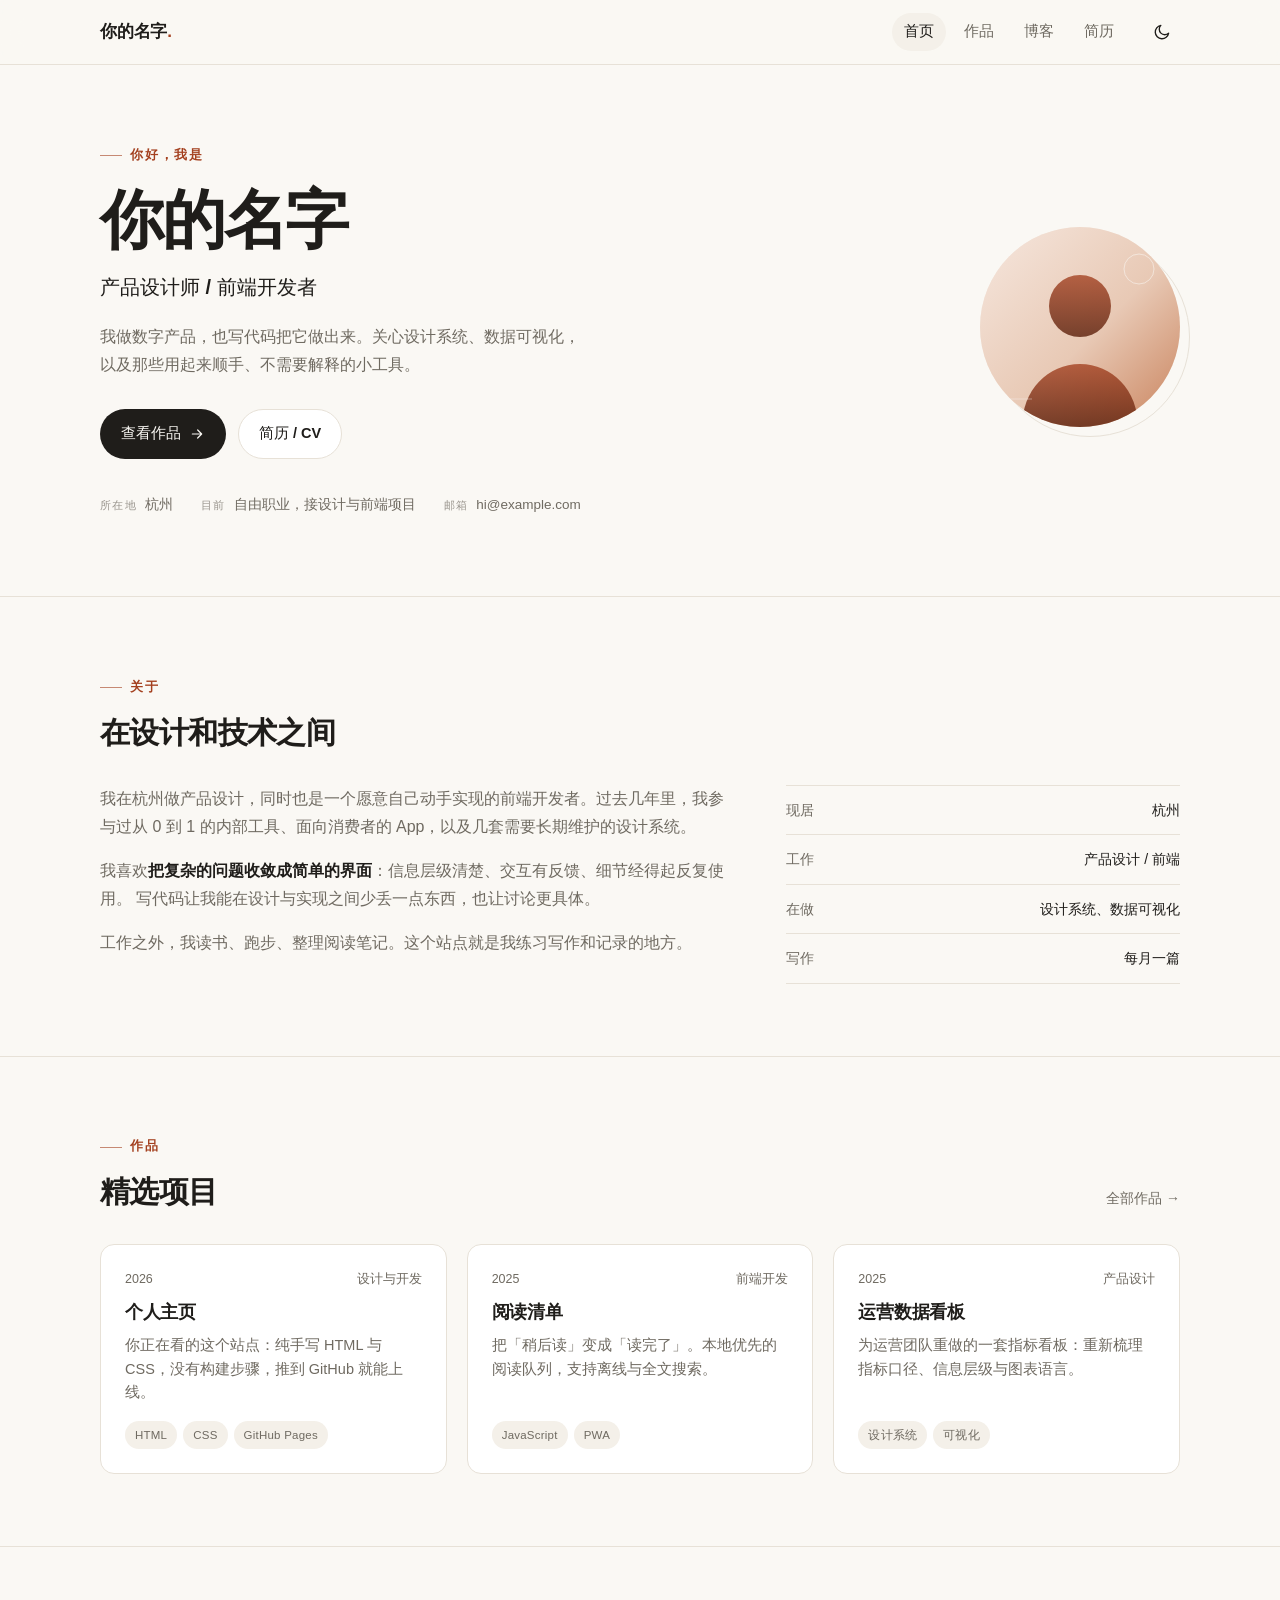
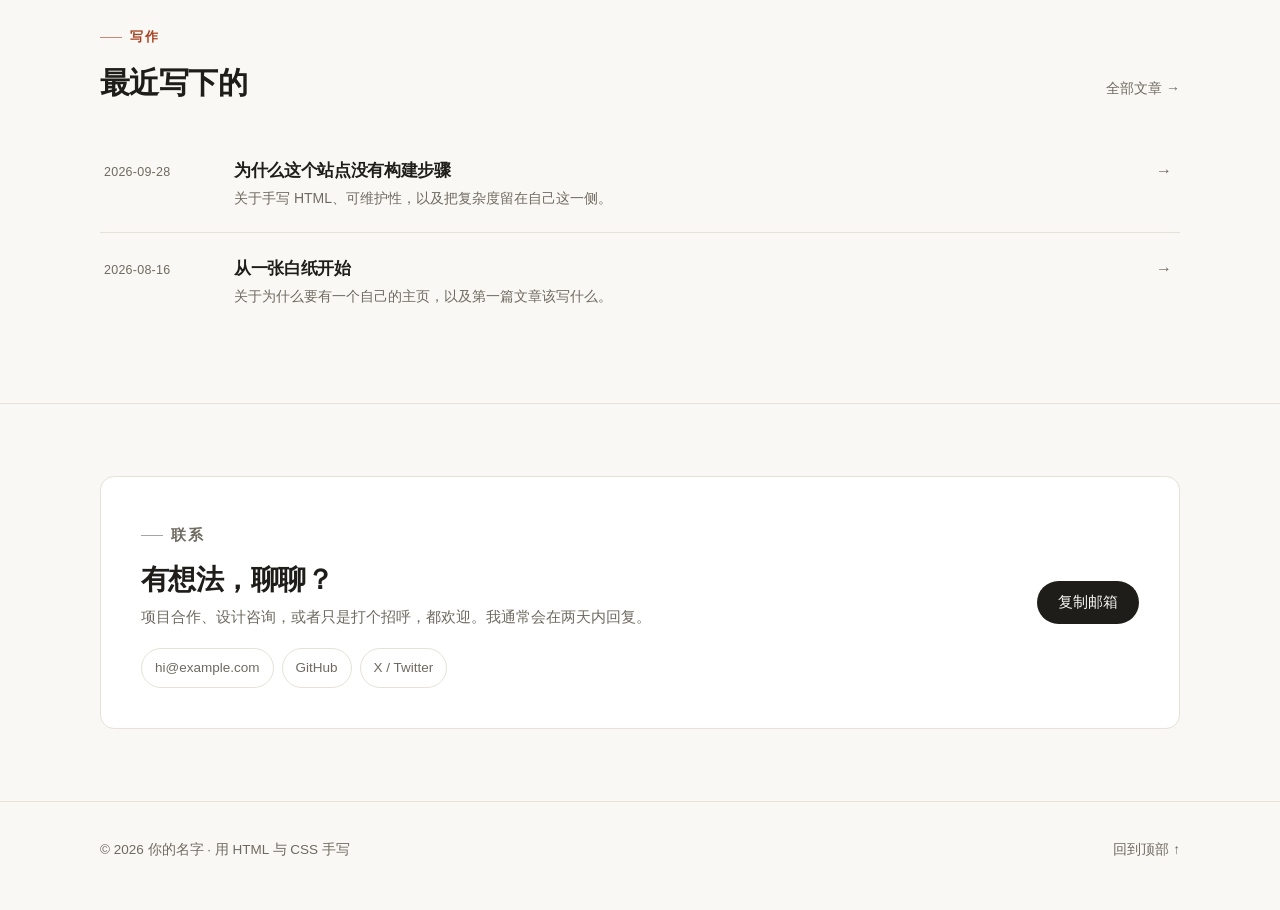
==== index.html @ 3942faf9 "初始化个人主页：首页、作品、简历、博客" ====
<!doctype html>
<html lang="zh-CN">
<head>
  <meta charset="utf-8">
  <meta name="viewport" content="width=device-width, initial-scale=1">
  <title>你的名字 · 设计与开发</title>
  <meta name="description" content="你的名字的个人主页：产品设计、前端开发与一些写下来的想法。">
  <meta name="theme-color" content="#faf8f4">

  <meta property="og:type" content="website">
  <meta property="og:title" content="你的名字 · 设计与开发">
  <meta property="og:description" content="产品设计、前端开发，以及一些写下来的想法。">
  <meta property="og:image" content="assets/img/avatar.svg">

  <link rel="icon" href="assets/img/favicon.svg" type="image/svg+xml">
  <link rel="stylesheet" href="assets/css/style.css">

  <!-- 在样式加载前确定主题，避免闪白 -->
  <script>
    (function () {
      try {
        var saved = localStorage.getItem("theme");
        if (saved === "dark" || (!saved && window.matchMedia("(prefers-color-scheme: dark)").matches)) {
          document.documentElement.setAttribute("data-theme", "dark");
        }
      } catch (err) {}
    })();
  </script>
</head>
<body>
  <a class="skip-link" href="#main">跳到正文</a>

  <header class="site-header">
    <div class="wrap header-inner">
      <a class="brand" href="index.html">你的名字<span class="brand-dot">.</span></a>

      <nav class="nav" id="nav" aria-label="主导航">
        <a href="index.html" aria-current="page">首页</a>
        <a href="projects.html">作品</a>
        <a href="blog/index.html">博客</a>
        <a href="resume.html">简历</a>
      </nav>

      <div class="header-actions">
        <button class="icon-btn" id="theme-toggle" type="button" aria-label="切换到深色模式" aria-pressed="false">
          <svg class="icon-sun" viewBox="0 0 24 24" aria-hidden="true">
            <circle cx="12" cy="12" r="4"></circle>
            <path d="M12 2v2M12 20v2M4.9 4.9l1.4 1.4M17.7 17.7l1.4 1.4M2 12h2M20 12h2M4.9 19.1l1.4-1.4M17.7 6.3l1.4-1.4"></path>
          </svg>
          <svg class="icon-moon" viewBox="0 0 24 24" aria-hidden="true">
            <path d="M21 12.8A8.5 8.5 0 1 1 11.2 3a6.6 6.6 0 0 0 9.8 9.8Z"></path>
          </svg>
        </button>

        <button class="icon-btn menu-btn" id="menu-toggle" type="button" aria-label="打开菜单" aria-expanded="false" aria-controls="nav">
          <svg viewBox="0 0 24 24" aria-hidden="true">
            <path d="M4 7h16M4 12h16M4 17h16"></path>
          </svg>
        </button>
      </div>
    </div>
  </header>

  <main id="main">
    <!-- Hero -->
    <section class="hero wrap">
      <div class="hero-text">
        <p class="eyebrow">你好，我是</p>
        <h1 class="hero-title">你的名字</h1>
        <p class="hero-role">产品设计师 / 前端开发者</p>
        <p class="hero-lede">
          我做数字产品，也写代码把它做出来。关心设计系统、数据可视化，以及那些用起来顺手、不需要解释的小工具。
        </p>

        <div class="hero-actions">
          <a class="btn btn-solid" href="projects.html">
            查看作品
            <svg viewBox="0 0 24 24" aria-hidden="true"><path d="M5 12h14M13 6l6 6-6 6"></path></svg>
          </a>
          <a class="btn btn-ghost" href="resume.html">简历 / CV</a>
        </div>

        <ul class="hero-meta">
          <li><span>所在地</span>杭州</li>
          <li><span>目前</span>自由职业，接设计与前端项目</li>
          <li><span>邮箱</span>hi@example.com</li>
        </ul>
      </div>

      <div class="hero-portrait">
        <img src="assets/img/avatar.svg" alt="头像占位图，请替换为你的照片" width="200" height="200">
      </div>
    </section>

    <!-- 关于 -->
    <section class="section" id="about">
      <div class="wrap">
        <div class="section-head">
          <div>
            <p class="eyebrow">关于</p>
            <h2>在设计和技术之间</h2>
          </div>
        </div>

        <div class="about">
          <div>
            <p>
              我在杭州做产品设计，同时也是一个愿意自己动手实现的前端开发者。过去几年里，我参与过从
              0 到 1 的内部工具、面向消费者的 App，以及几套需要长期维护的设计系统。
            </p>
            <p>
              我喜欢<strong>把复杂的问题收敛成简单的界面</strong>：信息层级清楚、交互有反馈、细节经得起反复使用。
              写代码让我能在设计与实现之间少丢一点东西，也让讨论更具体。
            </p>
            <p>
              工作之外，我读书、跑步、整理阅读笔记。这个站点就是我练习写作和记录的地方。
            </p>
          </div>

          <ul class="facts">
            <li><span class="k">现居</span><span class="v">杭州</span></li>
            <li><span class="k">工作</span><span class="v">产品设计 / 前端</span></li>
            <li><span class="k">在做</span><span class="v">设计系统、数据可视化</span></li>
            <li><span class="k">写作</span><span class="v">每月一篇</span></li>
          </ul>
        </div>
      </div>
    </section>

    <!-- 精选作品 -->
    <section class="section" id="work">
      <div class="wrap">
        <div class="section-head">
          <div>
            <p class="eyebrow">作品</p>
            <h2>精选项目</h2>
          </div>
          <a class="more" href="projects.html">全部作品 →</a>
        </div>

        <div class="grid grid-3">
          <a class="card" href="https://github.com/your-username">
            <div class="card-top"><span>2026</span><span>设计与开发</span></div>
            <h3>个人主页</h3>
            <p>你正在看的这个站点：纯手写 HTML 与 CSS，没有构建步骤，推到 GitHub 就能上线。</p>
            <div class="card-tags">
              <span class="tag">HTML</span>
              <span class="tag">CSS</span>
              <span class="tag">GitHub Pages</span>
            </div>
          </a>

          <a class="card" href="https://github.com/your-username">
            <div class="card-top"><span>2025</span><span>前端开发</span></div>
            <h3>阅读清单</h3>
            <p>把「稍后读」变成「读完了」。本地优先的阅读队列，支持离线与全文搜索。</p>
            <div class="card-tags">
              <span class="tag">JavaScript</span>
              <span class="tag">PWA</span>
            </div>
          </a>

          <a class="card" href="https://github.com/your-username">
            <div class="card-top"><span>2025</span><span>产品设计</span></div>
            <h3>运营数据看板</h3>
            <p>为运营团队重做的一套指标看板：重新梳理指标口径、信息层级与图表语言。</p>
            <div class="card-tags">
              <span class="tag">设计系统</span>
              <span class="tag">可视化</span>
            </div>
          </a>
        </div>
      </div>
    </section>

    <!-- 写作 -->
    <section class="section" id="writing">
      <div class="wrap">
        <div class="section-head">
          <div>
            <p class="eyebrow">写作</p>
            <h2>最近写下的</h2>
          </div>
          <a class="more" href="blog/index.html">全部文章 →</a>
        </div>

        <ul class="post-list">
          <li>
            <a class="post-item" href="blog/why-static.html">
              <span class="post-date">2026-09-28</span>
              <div>
                <h3>为什么这个站点没有构建步骤</h3>
                <p>关于手写 HTML、可维护性，以及把复杂度留在自己这一侧。</p>
              </div>
              <span class="post-arrow" aria-hidden="true">→</span>
            </a>
          </li>
          <li>
            <a class="post-item" href="blog/hello-world.html">
              <span class="post-date">2026-08-16</span>
              <div>
                <h3>从一张白纸开始</h3>
                <p>关于为什么要有一个自己的主页，以及第一篇文章该写什么。</p>
              </div>
              <span class="post-arrow" aria-hidden="true">→</span>
            </a>
          </li>
        </ul>
      </div>
    </section>

    <!-- 联系 -->
    <section class="section" id="contact">
      <div class="wrap">
        <div class="contact">
          <div>
            <p class="eyebrow">联系</p>
            <h2>有想法，聊聊？</h2>
            <p>项目合作、设计咨询，或者只是打个招呼，都欢迎。我通常会在两天内回复。</p>
            <ul class="socials">
              <li><a href="mailto:hi@example.com">hi@example.com</a></li>
              <li><a href="https://github.com/your-username">GitHub</a></li>
              <li><a href="https://x.com/your-username">X / Twitter</a></li>
            </ul>
          </div>
          <button class="btn btn-solid" type="button" data-copy="hi@example.com">复制邮箱</button>
        </div>
      </div>
    </section>
  </main>

  <footer class="site-footer">
    <div class="wrap footer-inner">
      <p>© <span data-year>2026</span> 你的名字 · 用 HTML 与 CSS 手写</p>
      <p><a href="#main">回到顶部 ↑</a></p>
    </div>
  </footer>

  <script src="assets/js/main.js"></script>
</body>
</html>
---- assets/css/style.css ----
/* ==========================================================================
   个人主页 · 基础样式
   零依赖，纯 CSS。修改配色只需改 :root 里的变量。
   ========================================================================== */

:root {
  color-scheme: light;

  --bg: #faf8f4;
  --surface: #ffffff;
  --surface-alt: #f4f0e9;
  --text: #1f1d1a;
  --muted: #6f6a61;
  --line: #e7e1d7;
  --accent: #a4401f;
  --accent-ink: #ffffff;
  --accent-soft: #f7e9e1;

  --radius: 14px;
  --radius-sm: 9px;
  --wrap: 1080px;
  --wrap-narrow: 720px;
  --shadow: 0 1px 2px rgba(31, 29, 26, 0.04), 0 18px 40px -28px rgba(31, 29, 26, 0.35);

  --font-sans: -apple-system, BlinkMacSystemFont, "Segoe UI", "PingFang SC",
    "Hiragino Sans GB", "Microsoft YaHei", "Noto Sans SC", sans-serif;
  --font-serif: "Iowan Old Style", "Palatino Linotype", Palatino, Georgia,
    "Songti SC", "Noto Serif SC", serif;
  --font-mono: ui-monospace, SFMono-Regular, Menlo, Consolas, "Liberation Mono", monospace;
}

[data-theme="dark"] {
  color-scheme: dark;

  --bg: #141310;
  --surface: #1b1916;
  --surface-alt: #201d19;
  --text: #ece7de;
  --muted: #a49c90;
  --line: #2d2a24;
  --accent: #f0a081;
  --accent-ink: #241109;
  --accent-soft: #2b211b;
  --shadow: 0 1px 2px rgba(0, 0, 0, 0.3), 0 18px 40px -28px rgba(0, 0, 0, 0.8);
}

/* ---------- 基础 ---------- */

*,
*::before,
*::after {
  box-sizing: border-box;
}

html {
  -webkit-text-size-adjust: 100%;
  scroll-behavior: smooth;
}

body {
  margin: 0;
  background: var(--bg);
  color: var(--text);
  font-family: var(--font-sans);
  font-size: 16px;
  line-height: 1.75;
  -webkit-font-smoothing: antialiased;
  text-rendering: optimizeLegibility;
}

img,
svg {
  max-width: 100%;
  display: block;
}

h1,
h2,
h3,
h4 {
  line-height: 1.25;
  letter-spacing: -0.02em;
  font-weight: 640;
  margin: 0;
  text-wrap: balance;
}

p {
  margin: 0;
}

a {
  color: inherit;
  text-decoration-color: color-mix(in srgb, var(--accent) 45%, transparent);
  text-underline-offset: 3px;
  text-decoration-thickness: 1px;
}

a:hover {
  text-decoration-color: var(--accent);
}

::selection {
  background: var(--accent);
  color: var(--accent-ink);
}

:focus-visible {
  outline: 2px solid var(--accent);
  outline-offset: 3px;
  border-radius: 4px;
}

.wrap {
  width: min(100% - 40px, var(--wrap));
  margin-inline: auto;
}

.wrap-narrow {
  width: min(100% - 40px, var(--wrap-narrow));
  margin-inline: auto;
}

.skip-link {
  position: absolute;
  left: 16px;
  top: -100px;
  z-index: 100;
  padding: 10px 16px;
  background: var(--text);
  color: var(--bg);
  border-radius: 0 0 8px 8px;
  text-decoration: none;
  font-size: 14px;
}

.skip-link:focus {
  top: 0;
}

/* ---------- 页头 ---------- */

.site-header {
  position: sticky;
  top: 0;
  z-index: 50;
  background: var(--bg);
  background: color-mix(in srgb, var(--bg) 84%, transparent);
  backdrop-filter: saturate(180%) blur(14px);
  -webkit-backdrop-filter: saturate(180%) blur(14px);
  border-bottom: 1px solid var(--line);
}

.header-inner {
  display: flex;
  align-items: center;
  justify-content: space-between;
  gap: 16px;
  min-height: 64px;
}

.brand {
  font-size: 17px;
  font-weight: 700;
  letter-spacing: -0.01em;
  text-decoration: none;
  white-space: nowrap;
}

.brand-dot {
  color: var(--accent);
}

.nav {
  display: flex;
  gap: 6px;
  margin-left: auto;
}

.nav a {
  padding: 6px 12px;
  border-radius: 999px;
  font-size: 14.5px;
  color: var(--muted);
  text-decoration: none;
  transition: color 0.15s ease, background-color 0.15s ease;
}

.nav a:hover {
  color: var(--text);
  background: var(--surface-alt);
}

.nav a[aria-current="page"] {
  color: var(--text);
  background: var(--surface-alt);
  font-weight: 560;
}

.header-actions {
  display: flex;
  align-items: center;
  gap: 4px;
}

.icon-btn {
  display: inline-flex;
  align-items: center;
  justify-content: center;
  width: 38px;
  height: 38px;
  padding: 0;
  border: 1px solid transparent;
  border-radius: 10px;
  background: transparent;
  color: var(--text);
  cursor: pointer;
  transition: background-color 0.15s ease, border-color 0.15s ease;
}

.icon-btn:hover {
  background: var(--surface-alt);
}

.icon-btn svg {
  width: 19px;
  height: 19px;
  stroke: currentColor;
  fill: none;
  stroke-width: 1.7;
  stroke-linecap: round;
  stroke-linejoin: round;
}

[data-theme="dark"] .icon-moon,
:root:not([data-theme="dark"]) .icon-sun {
  display: none;
}

.menu-btn {
  display: none;
}

/* ---------- 通用排版 ---------- */

.eyebrow {
  display: inline-flex;
  align-items: center;
  gap: 8px;
  font-size: 12.5px;
  font-weight: 600;
  letter-spacing: 0.14em;
  text-transform: uppercase;
  color: var(--accent);
  margin-bottom: 14px;
}

.eyebrow::before {
  content: "";
  width: 22px;
  height: 1px;
  background: currentColor;
  opacity: 0.6;
}

.section {
  padding: 72px 0;
  border-top: 1px solid var(--line);
}

.section-head {
  display: flex;
  align-items: flex-end;
  justify-content: space-between;
  gap: 24px;
  margin-bottom: 34px;
}

.section-head h2 {
  font-size: clamp(1.5rem, 2.6vw, 1.9rem);
}

.section-head .more {
  font-size: 14px;
  color: var(--muted);
  text-decoration: none;
  white-space: nowrap;
}

.section-head .more:hover {
  color: var(--accent);
}

.lede {
  font-size: clamp(1.02rem, 1.6vw, 1.15rem);
  color: var(--muted);
  max-width: 60ch;
}

/* ---------- 按钮 ---------- */

.btn {
  display: inline-flex;
  align-items: center;
  justify-content: center;
  gap: 8px;
  padding: 11px 20px;
  border-radius: 999px;
  border: 1px solid transparent;
  font-size: 14.5px;
  font-weight: 560;
  text-decoration: none;
  cursor: pointer;
  transition: transform 0.15s ease, background-color 0.15s ease,
    border-color 0.15s ease, color 0.15s ease;
}

.btn:active {
  transform: translateY(1px);
}

.btn-solid {
  background: var(--text);
  color: var(--bg);
}

.btn-solid:hover {
  background: var(--accent);
  color: var(--accent-ink);
}

.btn-ghost {
  border-color: var(--line);
  color: var(--text);
  background: var(--surface);
}

.btn-ghost:hover {
  border-color: var(--text);
}

.btn svg {
  width: 16px;
  height: 16px;
  stroke: currentColor;
  fill: none;
  stroke-width: 1.8;
  stroke-linecap: round;
  stroke-linejoin: round;
}

/* ---------- 首页 Hero ---------- */

.hero {
  display: grid;
  grid-template-columns: minmax(0, 1fr) 220px;
  align-items: center;
  gap: 56px;
  padding: 72px 0 80px;
}

.hero-title {
  font-size: clamp(2.5rem, 6.4vw, 4rem);
  letter-spacing: -0.035em;
  margin-bottom: 10px;
}

.hero-role {
  font-size: clamp(1.05rem, 1.8vw, 1.25rem);
  font-weight: 560;
  color: var(--text);
  margin-bottom: 18px;
}

.hero-lede {
  color: var(--muted);
  max-width: 54ch;
  margin-bottom: 30px;
}

.hero-actions {
  display: flex;
  flex-wrap: wrap;
  gap: 12px;
  margin-bottom: 34px;
}

.hero-meta {
  display: flex;
  flex-wrap: wrap;
  gap: 10px 28px;
  margin: 0;
  padding: 0;
  list-style: none;
  font-size: 13.5px;
  color: var(--muted);
}

.hero-meta li {
  display: flex;
  align-items: baseline;
  gap: 8px;
}

.hero-meta span {
  font-size: 11px;
  letter-spacing: 0.12em;
  text-transform: uppercase;
  color: color-mix(in srgb, var(--muted) 70%, transparent);
}

.hero-portrait {
  position: relative;
  justify-self: end;
  width: 200px;
  height: 200px;
}

.hero-portrait::after {
  content: "";
  position: absolute;
  inset: 0;
  border-radius: 50%;
  border: 1px solid var(--line);
  transform: translate(10px, 10px);
}

.hero-portrait img {
  position: relative;
  z-index: 1;
  width: 100%;
  height: 100%;
  border-radius: 50%;
  object-fit: cover;
  background: var(--surface-alt);
}

/* ---------- 作品卡片 ---------- */

.grid {
  display: grid;
  gap: 20px;
}

.grid-3 {
  grid-template-columns: repeat(3, minmax(0, 1fr));
}

.grid-2 {
  grid-template-columns: repeat(2, minmax(0, 1fr));
}

.card {
  position: relative;
  display: flex;
  flex-direction: column;
  gap: 10px;
  padding: 24px;
  background: var(--surface);
  border: 1px solid var(--line);
  border-radius: var(--radius);
  text-decoration: none;
  transition: border-color 0.18s ease, transform 0.18s ease, box-shadow 0.18s ease;
}

.card[hidden] {
  display: none;
}

.card:hover {
  border-color: color-mix(in srgb, var(--accent) 55%, var(--line));
  transform: translateY(-3px);
  box-shadow: var(--shadow);
}

.card-top {
  display: flex;
  align-items: baseline;
  justify-content: space-between;
  gap: 12px;
  font-size: 12.5px;
  color: var(--muted);
}

.card h3 {
  font-size: 1.12rem;
  letter-spacing: -0.015em;
}

.card p {
  font-size: 14.5px;
  color: var(--muted);
  line-height: 1.65;
}

.card-tags {
  display: flex;
  flex-wrap: wrap;
  gap: 6px;
  margin-top: auto;
  padding-top: 6px;
}

.tag {
  font-size: 11.5px;
  letter-spacing: 0.02em;
  padding: 3px 9px;
  border-radius: 999px;
  background: var(--surface-alt);
  color: var(--muted);
  border: 1px solid transparent;
}

.tag-accent {
  background: var(--accent-soft);
  color: var(--accent);
}

/* ---------- 文章列表 ---------- */

.post-list {
  list-style: none;
  margin: 0;
  padding: 0;
}

.post-list li + li {
  border-top: 1px solid var(--line);
}

.post-item {
  display: grid;
  grid-template-columns: 110px minmax(0, 1fr) 20px;
  gap: 20px;
  align-items: baseline;
  padding: 22px 4px;
  text-decoration: none;
  transition: background-color 0.15s ease;
}

.post-item:hover {
  background: color-mix(in srgb, var(--surface-alt) 60%, transparent);
}

.post-date {
  font-size: 12.5px;
  color: var(--muted);
  font-variant-numeric: tabular-nums;
  letter-spacing: 0.02em;
}

.post-item h3 {
  font-size: 1.05rem;
  margin-bottom: 4px;
}

.post-item p {
  font-size: 14px;
  color: var(--muted);
}

.post-arrow {
  color: var(--muted);
  transition: transform 0.15s ease, color 0.15s ease;
}

.post-item:hover .post-arrow {
  transform: translateX(4px);
  color: var(--accent);
}

/* ---------- 技能标签 ---------- */

.chips {
  display: flex;
  flex-wrap: wrap;
  gap: 8px;
  margin: 0;
  padding: 0;
  list-style: none;
}

.chips li {
  font-size: 13px;
  padding: 5px 12px;
  border-radius: 999px;
  border: 1px solid var(--line);
  color: var(--muted);
  background: var(--surface);
}

/* ---------- 关于我 ---------- */

.about {
  display: grid;
  grid-template-columns: minmax(0, 1.6fr) minmax(0, 1fr);
  gap: 56px;
  align-items: start;
}

.about p + p {
  margin-top: 16px;
}

.about p {
  color: var(--muted);
}

.about strong {
  color: var(--text);
  font-weight: 600;
}

.facts {
  margin: 0;
  padding: 0;
  list-style: none;
  border-top: 1px solid var(--line);
}

.facts li {
  display: flex;
  justify-content: space-between;
  gap: 16px;
  padding: 12px 0;
  border-bottom: 1px solid var(--line);
  font-size: 14px;
}

.facts dt,
.facts .k {
  color: var(--muted);
}

.facts .v {
  text-align: right;
}

/* ---------- 联系 ---------- */

.contact {
  display: flex;
  flex-wrap: wrap;
  align-items: center;
  justify-content: space-between;
  gap: 28px;
  padding: 40px;
  border: 1px solid var(--line);
  border-radius: var(--radius);
  background: var(--surface);
}

.contact h2 {
  font-size: clamp(1.4rem, 2.6vw, 1.75rem);
  margin-bottom: 8px;
}

.contact p {
  color: var(--muted);
  font-size: 14.5px;
}

.socials {
  display: flex;
  flex-wrap: wrap;
  gap: 8px;
  margin: 18px 0 0;
  padding: 0;
  list-style: none;
}

.socials a {
  display: inline-flex;
  align-items: center;
  gap: 7px;
  font-size: 13.5px;
  padding: 7px 13px;
  border-radius: 999px;
  border: 1px solid var(--line);
  color: var(--muted);
  text-decoration: none;
  transition: color 0.15s ease, border-color 0.15s ease;
}

.socials a:hover {
  color: var(--accent);
  border-color: color-mix(in srgb, var(--accent) 50%, var(--line));
}

.socials svg {
  width: 15px;
  height: 15px;
  fill: currentColor;
}

/* ---------- 页脚 ---------- */

.site-footer {
  border-top: 1px solid var(--line);
  padding: 36px 0 48px;
  color: var(--muted);
  font-size: 13.5px;
}

.footer-inner {
  display: flex;
  flex-wrap: wrap;
  align-items: center;
  justify-content: space-between;
  gap: 12px;
}

.footer-inner a {
  color: var(--muted);
  text-decoration: none;
}

.footer-inner a:hover {
  color: var(--accent);
}

/* ---------- 内页标题 ---------- */

.page-head {
  padding: 64px 0 8px;
}

.page-head h1 {
  font-size: clamp(2rem, 4.6vw, 2.9rem);
  letter-spacing: -0.03em;
  margin-bottom: 14px;
}

.page-head .lede {
  max-width: 58ch;
}

/* ---------- 筛选 ---------- */

.filter {
  display: flex;
  flex-wrap: wrap;
  gap: 8px;
  margin: 32px 0 28px;
}

.filter button {
  font: inherit;
  font-size: 13.5px;
  padding: 6px 14px;
  border-radius: 999px;
  border: 1px solid var(--line);
  background: transparent;
  color: var(--muted);
  cursor: pointer;
  transition: all 0.15s ease;
}

.filter button:hover {
  color: var(--text);
  border-color: var(--muted);
}

.filter button[aria-pressed="true"] {
  background: var(--text);
  border-color: var(--text);
  color: var(--bg);
}

/* ---------- 简历 ---------- */

.resume {
  padding: 48px 0 80px;
}

.resume-head {
  display: flex;
  flex-wrap: wrap;
  align-items: flex-start;
  justify-content: space-between;
  gap: 24px;
  padding-bottom: 28px;
  border-bottom: 2px solid var(--text);
}

.resume-head h1 {
  font-size: clamp(2rem, 4vw, 2.6rem);
  margin-bottom: 6px;
}

.resume-head .role {
  color: var(--accent);
  font-weight: 560;
  font-size: 1.02rem;
}

.resume-contact {
  margin: 0;
  padding: 0;
  list-style: none;
  font-size: 13.5px;
  color: var(--muted);
  line-height: 2;
  text-align: right;
}

.resume-contact a {
  text-decoration: none;
}

.resume-contact a:hover {
  color: var(--accent);
}

.resume-grid {
  display: grid;
  grid-template-columns: minmax(0, 1.75fr) minmax(0, 1fr);
  gap: 56px;
  padding-top: 36px;
}

.resume-section {
  margin-bottom: 36px;
}

.resume-section h2 {
  font-size: 12.5px;
  letter-spacing: 0.14em;
  text-transform: uppercase;
  color: var(--accent);
  margin-bottom: 18px;
  padding-bottom: 8px;
  border-bottom: 1px solid var(--line);
}

.resume-section > p {
  color: var(--muted);
  font-size: 14.5px;
}

.timeline {
  list-style: none;
  margin: 0;
  padding: 0;
}

.timeline li {
  position: relative;
  padding: 0 0 22px 20px;
  border-left: 1px solid var(--line);
}

.timeline li:last-child {
  padding-bottom: 0;
  border-left-color: transparent;
}

.timeline li::before {
  content: "";
  position: absolute;
  left: -4px;
  top: 8px;
  width: 7px;
  height: 7px;
  border-radius: 50%;
  background: var(--accent);
}

.timeline .when {
  font-size: 12px;
  color: var(--muted);
  font-variant-numeric: tabular-nums;
  letter-spacing: 0.03em;
}

.timeline h3 {
  font-size: 15.5px;
  margin: 2px 0 2px;
}

.timeline .where {
  font-size: 13.5px;
  color: var(--muted);
  margin-bottom: 6px;
}

.timeline p {
  font-size: 14px;
  color: var(--muted);
}

.resume-aside .resume-section {
  margin-bottom: 30px;
}

.resume-aside .chips li {
  font-size: 12.5px;
  padding: 4px 10px;
}

.resume-actions {
  display: flex;
  gap: 10px;
  flex-wrap: wrap;
  margin-top: 28px;
}

/* ---------- 文章正文 ---------- */

.article {
  padding: 56px 0 40px;
}

.article-head {
  margin-bottom: 36px;
}

.article-head h1 {
  font-size: clamp(1.9rem, 4.2vw, 2.6rem);
  letter-spacing: -0.03em;
  margin: 10px 0 14px;
}

.article-meta {
  display: flex;
  flex-wrap: wrap;
  gap: 8px 18px;
  font-size: 13px;
  color: var(--muted);
}

.prose {
  font-size: 16.5px;
  line-height: 1.85;
}

.prose > * + * {
  margin-top: 1.15em;
}

.prose h2 {
  font-size: 1.35rem;
  margin-top: 2.2em;
  margin-bottom: 0.6em;
  letter-spacing: -0.02em;
}

.prose h3 {
  font-size: 1.1rem;
  margin-top: 1.8em;
  margin-bottom: 0.4em;
}

.prose p {
  color: color-mix(in srgb, var(--text) 88%, var(--muted));
}

.prose a {
  color: var(--accent);
}

.prose ul,
.prose ol {
  padding-left: 1.3em;
  color: color-mix(in srgb, var(--text) 88%, var(--muted));
}

.prose li + li {
  margin-top: 0.35em;
}

.prose blockquote {
  margin: 1.6em 0;
  padding: 4px 0 4px 20px;
  border-left: 3px solid var(--accent);
  font-family: var(--font-serif);
  font-size: 1.08em;
  font-style: italic;
  color: var(--muted);
}

.prose code {
  font-family: var(--font-mono);
  font-size: 0.88em;
  padding: 2px 6px;
  border-radius: 5px;
  background: var(--surface-alt);
}

.prose pre {
  padding: 18px 20px;
  border-radius: var(--radius-sm);
  background: var(--surface-alt);
  overflow-x: auto;
  font-size: 13.5px;
  line-height: 1.65;
  border: 1px solid var(--line);
}

.prose pre code {
  padding: 0;
  background: none;
  font-size: inherit;
}

.prose hr {
  border: 0;
  border-top: 1px solid var(--line);
  margin: 2.4em 0;
}

.prose img {
  border-radius: var(--radius-sm);
  border: 1px solid var(--line);
}

.article-footer {
  display: flex;
  flex-wrap: wrap;
  justify-content: space-between;
  gap: 16px;
  margin-top: 56px;
  padding-top: 24px;
  border-top: 1px solid var(--line);
  font-size: 14px;
}

.article-footer a {
  color: var(--muted);
  text-decoration: none;
}

.article-footer a:hover {
  color: var(--accent);
}

/* ---------- 404 ---------- */

.error-page {
  display: grid;
  place-items: center;
  text-align: center;
  min-height: 70vh;
  padding: 60px 0;
}

.error-page .code {
  font-size: clamp(4rem, 14vw, 8rem);
  font-weight: 700;
  letter-spacing: -0.06em;
  color: var(--line);
  line-height: 1;
}

.error-page h1 {
  font-size: 1.5rem;
  margin: 8px 0 12px;
}

.error-page p {
  color: var(--muted);
  margin-bottom: 24px;
}

/* ---------- 响应式 ---------- */

@media (max-width: 900px) {
  .grid-3 {
    grid-template-columns: repeat(2, minmax(0, 1fr));
  }

  .hero {
    grid-template-columns: 1fr;
    gap: 36px;
    padding: 52px 0 60px;
  }

  .hero-portrait {
    justify-self: start;
    width: 132px;
    height: 132px;
    order: -1;
  }

  .hero-portrait::after {
    transform: translate(8px, 8px);
  }

  .about,
  .resume-grid {
    grid-template-columns: 1fr;
    gap: 36px;
  }

  .resume-contact {
    text-align: left;
  }

  .section {
    padding: 56px 0;
  }
}

@media (max-width: 680px) {
  .wrap,
  .wrap-narrow {
    width: min(100% - 32px, var(--wrap));
  }

  .menu-btn {
    display: inline-flex;
  }

  .nav {
    position: absolute;
    left: 16px;
    right: 16px;
    top: 64px;
    flex-direction: column;
    gap: 2px;
    padding: 10px;
    background: var(--surface);
    border: 1px solid var(--line);
    border-radius: var(--radius);
    box-shadow: var(--shadow);
    margin: 0;
    display: none;
  }

  .nav[data-open="true"] {
    display: flex;
  }

  .nav a {
    padding: 10px 12px;
    border-radius: 8px;
    font-size: 15px;
  }

  .grid-3,
  .grid-2 {
    grid-template-columns: 1fr;
  }

  .post-item {
    grid-template-columns: minmax(0, 1fr) 20px;
    gap: 12px;
  }

  .post-date {
    grid-column: 1 / -1;
    margin-bottom: -6px;
  }

  .contact {
    padding: 26px 22px;
  }

  .section-head {
    align-items: flex-start;
    flex-direction: column;
    gap: 10px;
  }

  .resume-head {
    flex-direction: column;
  }

  .page-head {
    padding: 44px 0 4px;
  }
}

/* ---------- 动效偏好 ---------- */

@media (prefers-reduced-motion: reduce) {
  html {
    scroll-behavior: auto;
  }

  *,
  *::before,
  *::after {
    animation-duration: 0.01ms !important;
    transition-duration: 0.01ms !important;
  }
}

/* ---------- 打印（简历导出 PDF） ---------- */

@media print {
  :root {
    --bg: #fff;
    --surface: #fff;
    --surface-alt: #f6f6f6;
    --text: #111;
    --muted: #444;
    --line: #d8d8d8;
    --accent: #111;
  }

  @page {
    margin: 16mm 14mm;
  }

  body {
    font-size: 10.5pt;
    line-height: 1.6;
  }

  .site-header,
  .site-footer,
  .resume-actions,
  .skip-link,
  .no-print {
    display: none !important;
  }

  .resume {
    padding: 0;
  }

  .resume-head {
    padding-bottom: 12px;
  }

  .resume-grid {
    gap: 28px;
    padding-top: 20px;
  }

  .resume-section {
    break-inside: avoid;
    margin-bottom: 22px;
  }

  .timeline li {
    break-inside: avoid;
  }

  a {
    text-decoration: none;
    color: inherit;
  }
}
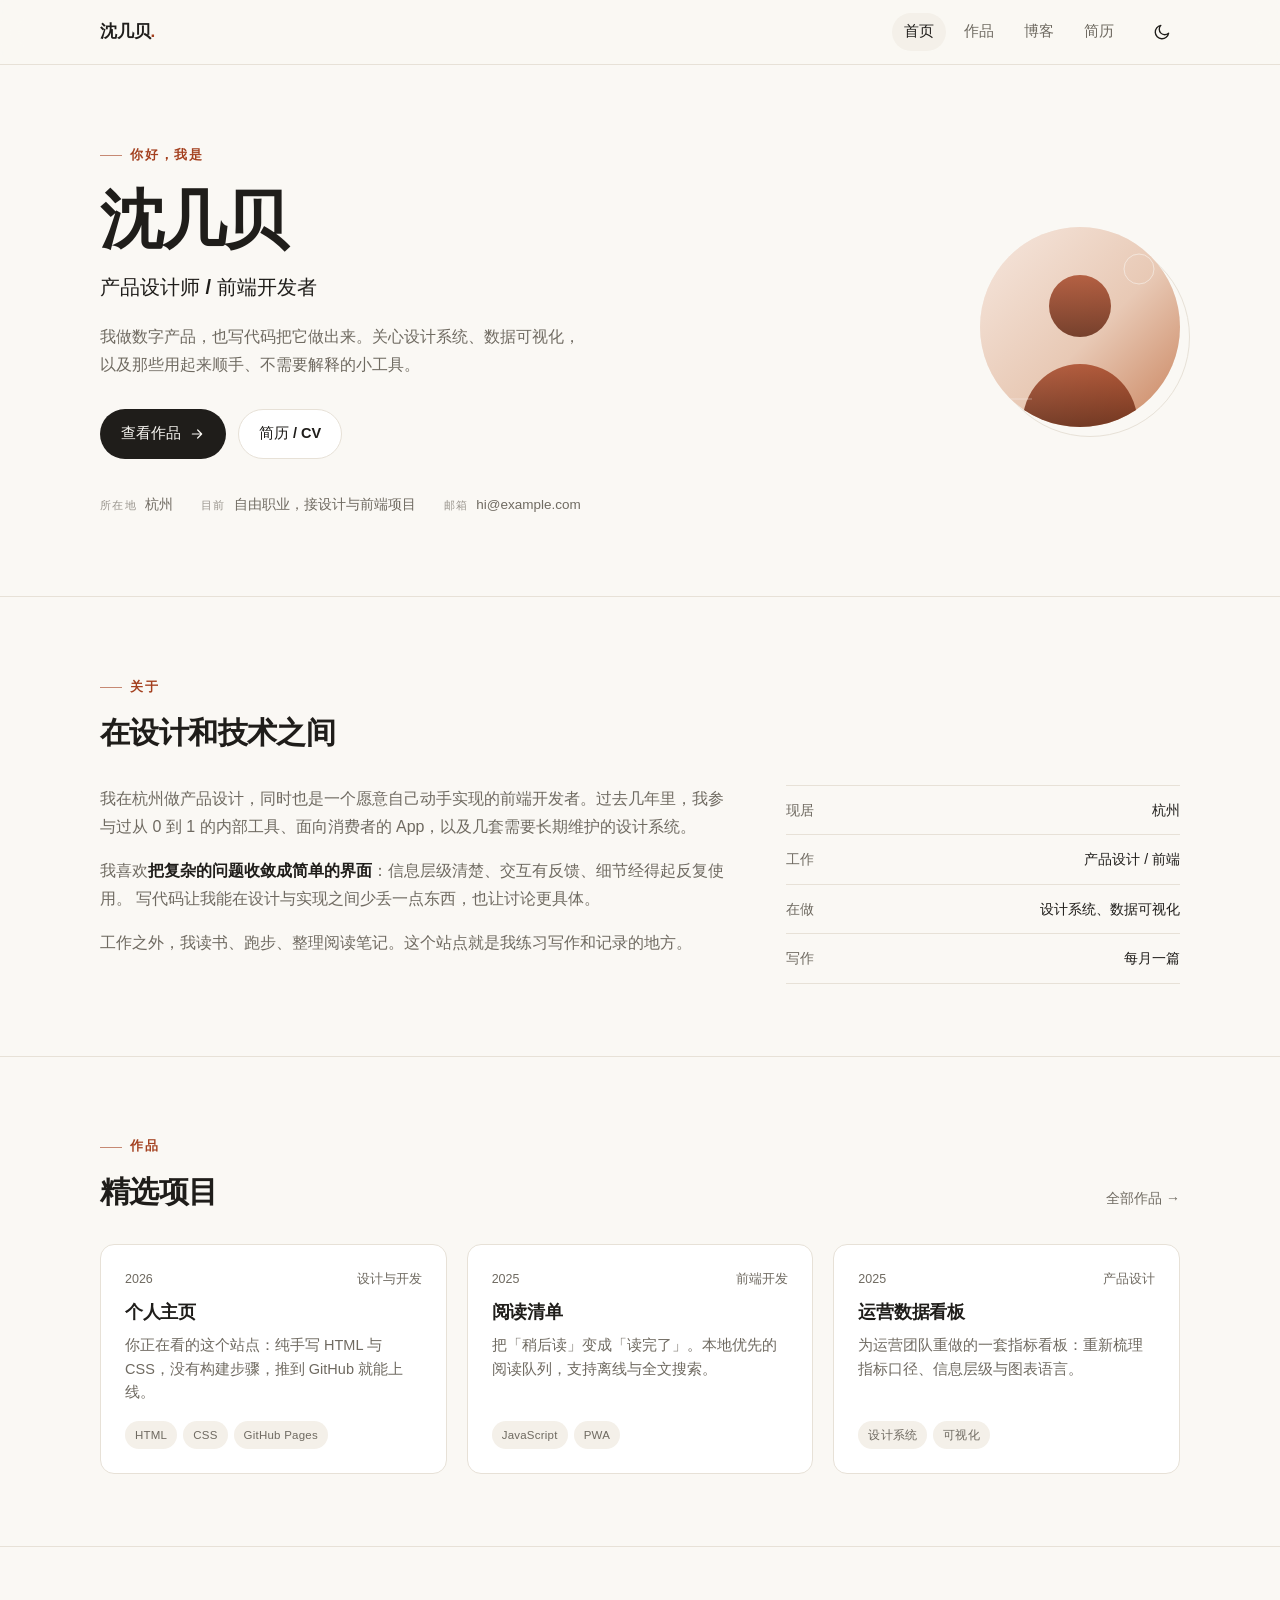
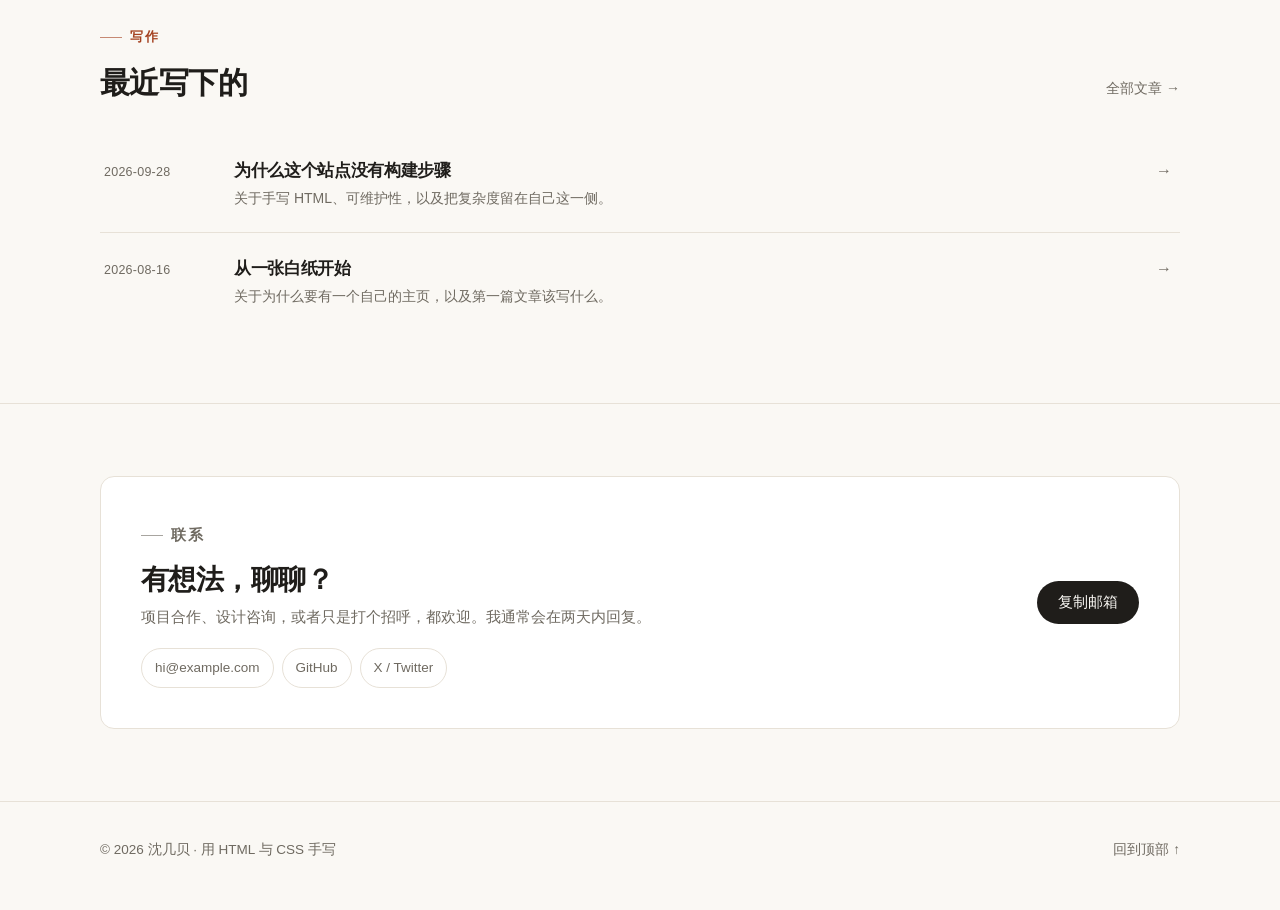
==== commit 7c13d468: "修改了网页名称" ====
--- a/index.html
+++ b/index.html
@@ -3,12 +3,12 @@
 <head>
   <meta charset="utf-8">
   <meta name="viewport" content="width=device-width, initial-scale=1">
-  <title>你的名字 · 设计与开发</title>
-  <meta name="description" content="你的名字的个人主页：产品设计、前端开发与一些写下来的想法。">
+  <title>沈几贝 · 设计与开发</title>
+  <meta name="description" content="沈几贝的个人主页：产品设计、前端开发与一些写下来的想法。">
   <meta name="theme-color" content="#faf8f4">
 
   <meta property="og:type" content="website">
-  <meta property="og:title" content="你的名字 · 设计与开发">
+  <meta property="og:title" content="沈几贝 · 设计与开发">
   <meta property="og:description" content="产品设计、前端开发，以及一些写下来的想法。">
   <meta property="og:image" content="assets/img/avatar.svg">
 
@@ -32,7 +32,7 @@
 
   <header class="site-header">
     <div class="wrap header-inner">
-      <a class="brand" href="index.html">你的名字<span class="brand-dot">.</span></a>
+      <a class="brand" href="index.html">沈几贝<span class="brand-dot">.</span></a>
 
       <nav class="nav" id="nav" aria-label="主导航">
         <a href="index.html" aria-current="page">首页</a>
@@ -66,7 +66,7 @@
     <section class="hero wrap">
       <div class="hero-text">
         <p class="eyebrow">你好，我是</p>
-        <h1 class="hero-title">你的名字</h1>
+        <h1 class="hero-title">沈几贝</h1>
         <p class="hero-role">产品设计师 / 前端开发者</p>
         <p class="hero-lede">
           我做数字产品，也写代码把它做出来。关心设计系统、数据可视化，以及那些用起来顺手、不需要解释的小工具。
@@ -231,7 +231,7 @@
 
   <footer class="site-footer">
     <div class="wrap footer-inner">
-      <p>© <span data-year>2026</span> 你的名字 · 用 HTML 与 CSS 手写</p>
+      <p>© <span data-year>2026</span> 沈几贝 · 用 HTML 与 CSS 手写</p>
       <p><a href="#main">回到顶部 ↑</a></p>
     </div>
   </footer>
